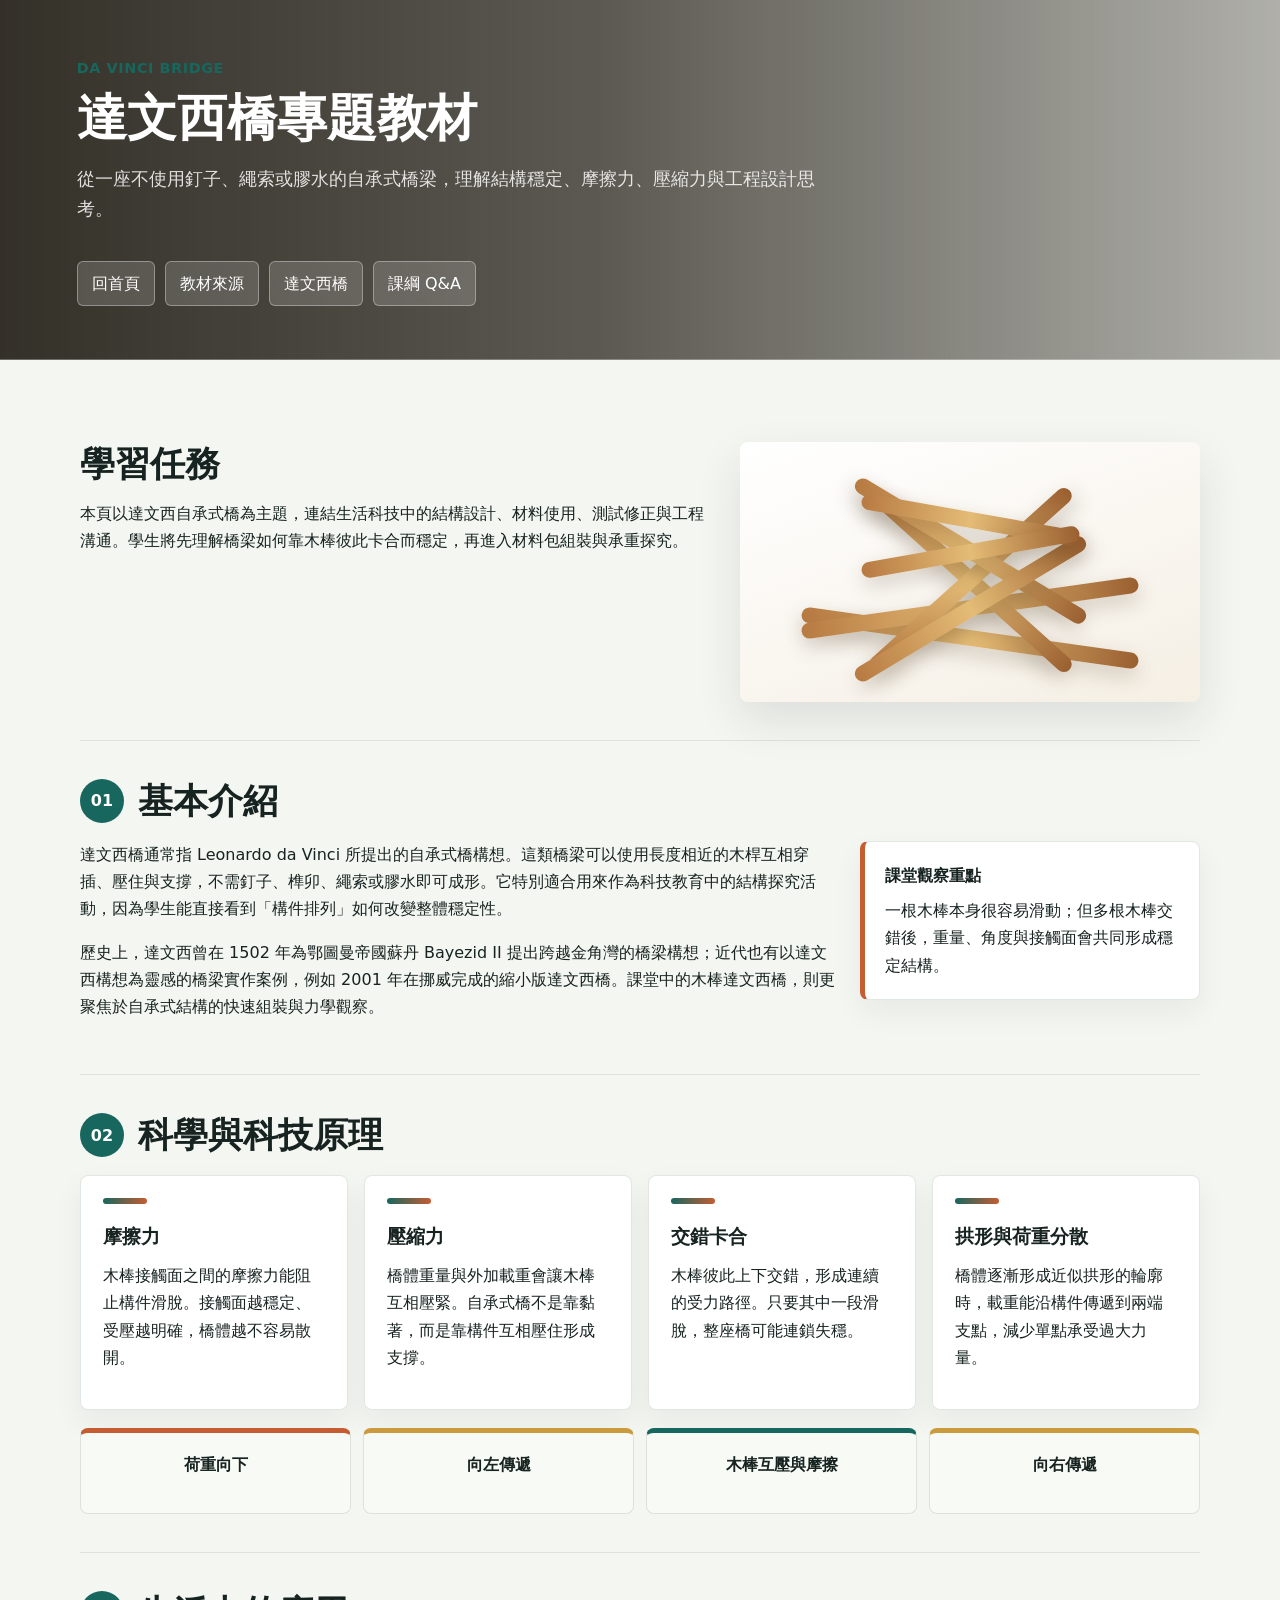
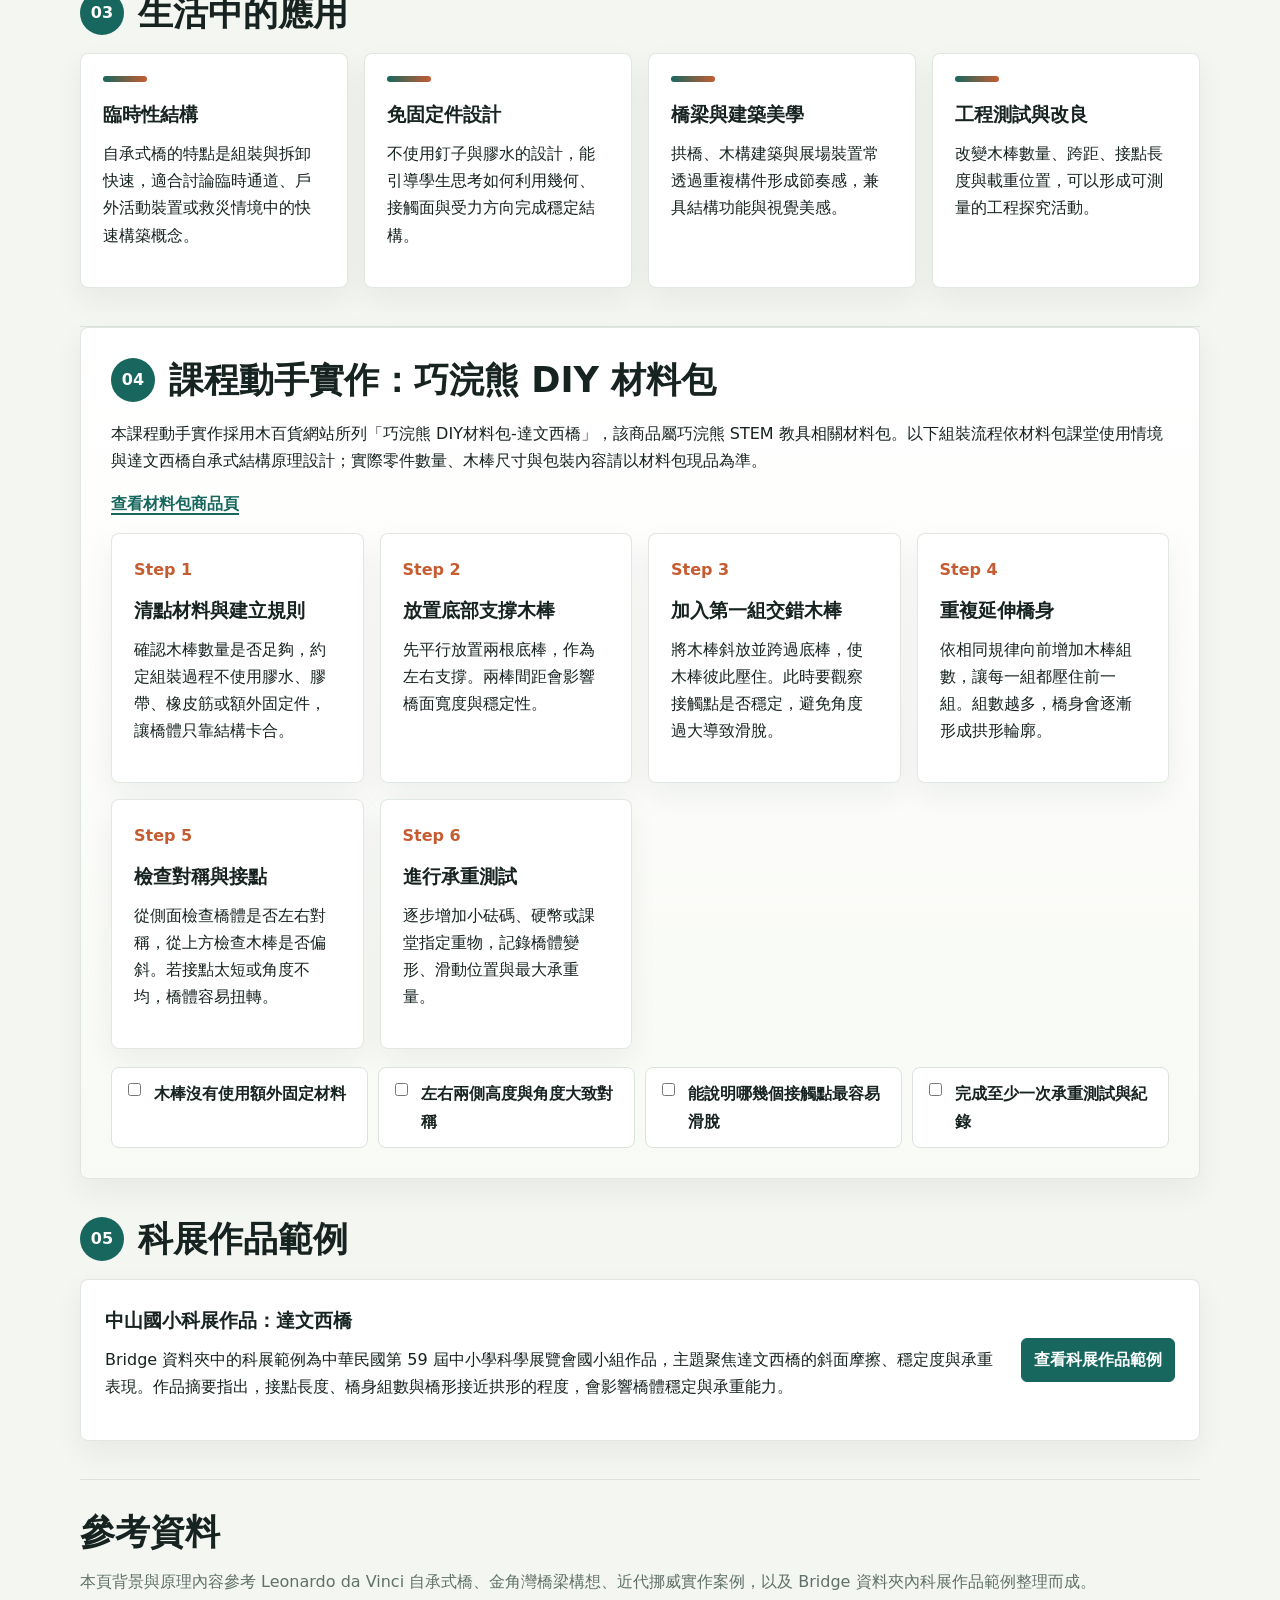
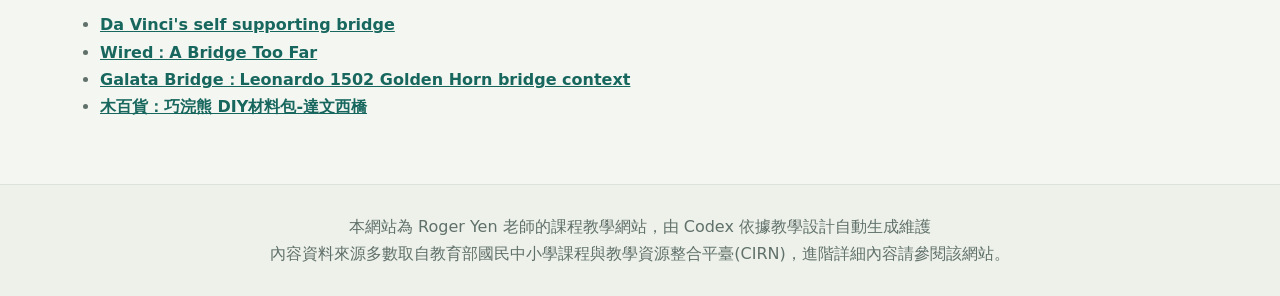
==== bridge.html @ 230cd27e "Add Da Vinci bridge lesson page" ====
﻿<!doctype html>
<html lang="zh-Hant">
  <head>
    <meta charset="utf-8" />
    <meta name="viewport" content="width=device-width, initial-scale=1" />
    <title>達文西橋｜科技領域教材教法互動教材</title>
    <link rel="stylesheet" href="styles.css?v=20260630-bridge" />
  </head>
  <body>
    <header class="site-header bridge-header">
      <div>
        <p class="eyebrow">Da Vinci Bridge</p>
        <h1>達文西橋專題教材</h1>
        <p class="lead">
          從一座不使用釘子、繩索或膠水的自承式橋梁，理解結構穩定、摩擦力、壓縮力與工程設計思考。
        </p>
      </div>
      <nav class="site-nav" aria-label="主要導覽">
        <a href="index.html">回首頁</a>
        <a href="sources.html">教材來源</a>
        <a href="bridge.html">達文西橋</a>
        <a href="curriculum-qa.html">課綱 Q&A</a>
      </nav>
    </header>

    <main class="site-main">
      <section class="bridge-overview" aria-labelledby="bridge-overview-title">
        <div>
          <h2 id="bridge-overview-title">學習任務</h2>
          <p>
            本頁以達文西自承式橋為主題，連結生活科技中的結構設計、材料使用、測試修正與工程溝通。學生將先理解橋梁如何靠木棒彼此卡合而穩定，再進入材料包組裝與承重探究。
          </p>
        </div>
        <div class="bridge-hero-card" aria-label="達文西橋示意圖">
          <div class="stick-bridge" aria-hidden="true">
            <span class="stick base a"></span>
            <span class="stick base b"></span>
            <span class="stick diag c"></span>
            <span class="stick diag d"></span>
            <span class="stick diag e"></span>
            <span class="stick diag f"></span>
            <span class="stick top g"></span>
            <span class="stick top h"></span>
          </div>
        </div>
      </section>

      <section class="bridge-section" id="intro" aria-labelledby="intro-title">
        <div class="bridge-section-heading">
          <span>01</span>
          <h2 id="intro-title">基本介紹</h2>
        </div>
        <div class="bridge-two-column">
          <div>
            <p>
              達文西橋通常指 Leonardo da Vinci 所提出的自承式橋構想。這類橋梁可以使用長度相近的木桿互相穿插、壓住與支撐，不需釘子、榫卯、繩索或膠水即可成形。它特別適合用來作為科技教育中的結構探究活動，因為學生能直接看到「構件排列」如何改變整體穩定性。
            </p>
            <p>
              歷史上，達文西曾在 1502 年為鄂圖曼帝國蘇丹 Bayezid II 提出跨越金角灣的橋梁構想；近代也有以達文西構想為靈感的橋梁實作案例，例如 2001 年在挪威完成的縮小版達文西橋。課堂中的木棒達文西橋，則更聚焦於自承式結構的快速組裝與力學觀察。
            </p>
          </div>
          <aside class="bridge-note">
            <strong>課堂觀察重點</strong>
            <p>一根木棒本身很容易滑動；但多根木棒交錯後，重量、角度與接觸面會共同形成穩定結構。</p>
          </aside>
        </div>
      </section>

      <section class="bridge-section" id="principles" aria-labelledby="principles-title">
        <div class="bridge-section-heading">
          <span>02</span>
          <h2 id="principles-title">科學與科技原理</h2>
        </div>
        <div class="principle-grid">
          <article>
            <h3>摩擦力</h3>
            <p>木棒接觸面之間的摩擦力能阻止構件滑脫。接觸面越穩定、受壓越明確，橋體越不容易散開。</p>
          </article>
          <article>
            <h3>壓縮力</h3>
            <p>橋體重量與外加載重會讓木棒互相壓緊。自承式橋不是靠黏著，而是靠構件互相壓住形成支撐。</p>
          </article>
          <article>
            <h3>交錯卡合</h3>
            <p>木棒彼此上下交錯，形成連續的受力路徑。只要其中一段滑脫，整座橋可能連鎖失穩。</p>
          </article>
          <article>
            <h3>拱形與荷重分散</h3>
            <p>橋體逐漸形成近似拱形的輪廓時，載重能沿構件傳遞到兩端支點，減少單點承受過大力量。</p>
          </article>
        </div>
        <div class="force-diagram" aria-label="達文西橋受力示意">
          <div class="force-card down">荷重向下</div>
          <div class="force-card side left">向左傳遞</div>
          <div class="force-card center">木棒互壓與摩擦</div>
          <div class="force-card side right">向右傳遞</div>
        </div>
      </section>

      <section class="bridge-section" id="applications" aria-labelledby="applications-title">
        <div class="bridge-section-heading">
          <span>03</span>
          <h2 id="applications-title">生活中的應用</h2>
        </div>
        <div class="application-list">
          <article>
            <h3>臨時性結構</h3>
            <p>自承式橋的特點是組裝與拆卸快速，適合討論臨時通道、戶外活動裝置或救災情境中的快速構築概念。</p>
          </article>
          <article>
            <h3>免固定件設計</h3>
            <p>不使用釘子與膠水的設計，能引導學生思考如何利用幾何、接觸面與受力方向完成穩定結構。</p>
          </article>
          <article>
            <h3>橋梁與建築美學</h3>
            <p>拱橋、木構建築與展場裝置常透過重複構件形成節奏感，兼具結構功能與視覺美感。</p>
          </article>
          <article>
            <h3>工程測試與改良</h3>
            <p>改變木棒數量、跨距、接點長度與載重位置，可以形成可測量的工程探究活動。</p>
          </article>
        </div>
      </section>

      <section class="bridge-section kit-section" id="build" aria-labelledby="build-title">
        <div class="bridge-section-heading">
          <span>04</span>
          <h2 id="build-title">課程動手實作：巧浣熊 DIY 材料包</h2>
        </div>
        <p>
          本課程動手實作採用木百貨網站所列「巧浣熊 DIY材料包-達文西橋」，該商品屬巧浣熊 STEM 教具相關材料包。以下組裝流程依材料包課堂使用情境與達文西橋自承式結構原理設計；實際零件數量、木棒尺寸與包裝內容請以材料包現品為準。
        </p>
        <p><a class="text-link" href="https://woodmall.com.tw/shop/product/%E5%B7%A7%E6%B5%A3%E7%86%8A-diy%E6%9D%90%E6%96%99%E5%8C%85-%E9%81%94%E6%96%87%E8%A5%BF%E6%A9%8B/?srsltid=AfmBOorQx2Td6gBm4ceTnjfw7pn7eyyC7YBcFw54qXun5zaCJYu-aGD1" target="_blank" rel="noreferrer">查看材料包商品頁</a></p>
        <div class="build-steps">
          <article>
            <span>Step 1</span>
            <h3>清點材料與建立規則</h3>
            <p>確認木棒數量是否足夠，約定組裝過程不使用膠水、膠帶、橡皮筋或額外固定件，讓橋體只靠結構卡合。</p>
          </article>
          <article>
            <span>Step 2</span>
            <h3>放置底部支撐木棒</h3>
            <p>先平行放置兩根底棒，作為左右支撐。兩棒間距會影響橋面寬度與穩定性。</p>
          </article>
          <article>
            <span>Step 3</span>
            <h3>加入第一組交錯木棒</h3>
            <p>將木棒斜放並跨過底棒，使木棒彼此壓住。此時要觀察接觸點是否穩定，避免角度過大導致滑脫。</p>
          </article>
          <article>
            <span>Step 4</span>
            <h3>重複延伸橋身</h3>
            <p>依相同規律向前增加木棒組數，讓每一組都壓住前一組。組數越多，橋身會逐漸形成拱形輪廓。</p>
          </article>
          <article>
            <span>Step 5</span>
            <h3>檢查對稱與接點</h3>
            <p>從側面檢查橋體是否左右對稱，從上方檢查木棒是否偏斜。若接點太短或角度不均，橋體容易扭轉。</p>
          </article>
          <article>
            <span>Step 6</span>
            <h3>進行承重測試</h3>
            <p>逐步增加小砝碼、硬幣或課堂指定重物，記錄橋體變形、滑動位置與最大承重量。</p>
          </article>
        </div>
        <div class="build-checklist" aria-label="組裝檢核">
          <label><input type="checkbox" /> 木棒沒有使用額外固定材料</label>
          <label><input type="checkbox" /> 左右兩側高度與角度大致對稱</label>
          <label><input type="checkbox" /> 能說明哪幾個接觸點最容易滑脫</label>
          <label><input type="checkbox" /> 完成至少一次承重測試與紀錄</label>
        </div>
      </section>

      <section class="bridge-section" id="fair" aria-labelledby="fair-title">
        <div class="bridge-section-heading">
          <span>05</span>
          <h2 id="fair-title">科展作品範例</h2>
        </div>
        <div class="fair-card">
          <div>
            <h3>中山國小科展作品：達文西橋</h3>
            <p>
              Bridge 資料夾中的科展範例為中華民國第 59 屆中小學科學展覽會國小組作品，主題聚焦達文西橋的斜面摩擦、穩定度與承重表現。作品摘要指出，接點長度、橋身組數與橋形接近拱形的程度，會影響橋體穩定與承重能力。
            </p>
          </div>
          <a class="source-link primary" href="Bridge/中山國小科展作品-達文西橋.pdf" target="_blank" rel="noreferrer">查看科展作品範例</a>
        </div>
      </section>

      <section class="source-note bridge-sources" aria-labelledby="bridge-sources-title">
        <h2 id="bridge-sources-title">參考資料</h2>
        <p>本頁背景與原理內容參考 Leonardo da Vinci 自承式橋、金角灣橋梁構想、近代挪威實作案例，以及 Bridge 資料夾內科展作品範例整理而成。</p>
        <ul>
          <li><a href="https://en.wikipedia.org/wiki/Da_Vinci%27s_self_supporting_bridge" target="_blank" rel="noreferrer">Da Vinci's self supporting bridge</a></li>
          <li><a href="https://www.wired.com/2001/10/a-bridge-too-far" target="_blank" rel="noreferrer">Wired：A Bridge Too Far</a></li>
          <li><a href="https://en.wikipedia.org/wiki/Galata_Bridge" target="_blank" rel="noreferrer">Galata Bridge：Leonardo 1502 Golden Horn bridge context</a></li>
        
          <li><a href="https://woodmall.com.tw/shop/product/%E5%B7%A7%E6%B5%A3%E7%86%8A-diy%E6%9D%90%E6%96%99%E5%8C%85-%E9%81%94%E6%96%87%E8%A5%BF%E6%A9%8B/?srsltid=AfmBOorQx2Td6gBm4ceTnjfw7pn7eyyC7YBcFw54qXun5zaCJYu-aGD1" target="_blank" rel="noreferrer">木百貨：巧浣熊 DIY材料包-達文西橋</a></li></ul>
      </section>
    </main>

    <footer class="site-footer">
      <p>本網站為 Roger Yen 老師的課程教學網站，由 Codex 依據教學設計自動生成維護</p>
      <p>內容資料來源多數取自教育部國民中小學課程與教學資源整合平臺(CIRN)，進階詳細內容請參閱該網站。</p>
    </footer>

    <script src="bridge.js"></script>
  </body>
</html>
---- styles.css ----
﻿:root {
  color-scheme: light;
  --bg: #f4f6f1;
  --text: #172321;
  --muted: #60706a;
  --line: #dce3dc;
  --primary: #17675e;
  --primary-dark: #103f3a;
  --primary-soft: #e2efea;
  --accent: #c55c32;
  --gold: #c99b3d;
  --surface: #ffffff;
  --surface-soft: #fafbf7;
  --shadow: 0 18px 45px rgba(23, 35, 33, 0.11);
}

* {
  box-sizing: border-box;
}

body {
  margin: 0;
  background: var(--bg);
  color: var(--text);
  font-family: "Noto Sans TC", "Microsoft JhengHei", system-ui, sans-serif;
  line-height: 1.7;
}

a {
  color: inherit;
}

.site-header {
  display: grid;
  grid-template-columns: 1fr;
  gap: 26px;
  align-items: start;
  padding: 56px clamp(20px, 6vw, 80px) 42px;
  border-bottom: 1px solid rgba(255, 255, 255, 0.28);
  background: linear-gradient(135deg, #e7eee8 0%, #f8f5ed 100%);
  position: relative;
  overflow: hidden;
}

.image-hero,
.lesson-hero {
  min-height: 360px;
  color: #fff;
  background-position: center;
  background-size: cover;
  isolation: isolate;
}

.image-hero {
  background-image: linear-gradient(90deg, rgba(13, 35, 32, 0.88) 0%, rgba(13, 35, 32, 0.66) 44%, rgba(13, 35, 32, 0.28) 100%), url("assets/images/hero-technology-classroom.png");
}

.lesson-hero {
  min-height: 360px;
  background-image: linear-gradient(90deg, rgba(13, 35, 32, 0.9) 0%, rgba(13, 35, 32, 0.7) 48%, rgba(13, 35, 32, 0.32) 100%), url("assets/images/curriculum-concept.png");
}

.image-hero::after,
.lesson-hero::after {
  content: "";
  position: absolute;
  inset: auto clamp(20px, 6vw, 80px) 0;
  height: 5px;
  background: linear-gradient(90deg, var(--accent), var(--gold), var(--primary));
  z-index: -1;
}

.eyebrow {
  margin: 0 0 10px;
  color: var(--primary);
  font-size: 0.9rem;
  font-weight: 800;
  letter-spacing: 0.04em;
  text-transform: uppercase;
}

.image-hero .eyebrow,
.lesson-hero .eyebrow {
  color: #f0c56c;
}

h1,
h2,
h3,
p {
  margin-top: 0;
}

h1 {
  max-width: 780px;
  margin-bottom: 16px;
  font-size: clamp(1.85rem, 4vw, 3.1rem);
  line-height: 1.15;
  letter-spacing: 0;
}

.home-header h1 {
  max-width: none;
  margin-bottom: 0;
  white-space: nowrap;
  text-shadow: 0 3px 24px rgba(0, 0, 0, 0.34);
}

h2 {
  margin-bottom: 14px;
  font-size: clamp(1.5rem, 3vw, 2.2rem);
  line-height: 1.25;
  letter-spacing: 0;
}

h3 {
  margin-bottom: 10px;
  font-size: 1.18rem;
}

.lead {
  max-width: 760px;
  margin-bottom: 0;
  color: rgba(255, 255, 255, 0.84);
  font-size: 1.12rem;
}

.site-nav {
  display: flex;
  flex-wrap: wrap;
  gap: 10px;
  justify-content: flex-start;
}

.site-nav a,
button,
select {
  min-height: 44px;
  border-radius: 6px;
  font: inherit;
}

.site-nav a {
  display: inline-flex;
  align-items: center;
  padding: 8px 14px;
  border: 1px solid rgba(255, 255, 255, 0.34);
  background: rgba(255, 255, 255, 0.16);
  color: #fff;
  text-decoration: none;
  backdrop-filter: blur(8px);
}

.site-nav a:hover {
  background: rgba(255, 255, 255, 0.26);
}

.site-main {
  width: min(1120px, calc(100% - 40px));
  margin: 0 auto;
  padding: 44px 0 64px;
}

.intro,
.section-block {
  padding: 38px 0;
  border-bottom: 1px solid var(--line);
}

.intro {
  display: grid;
  grid-template-columns: minmax(0, 1fr) 240px;
  gap: 28px;
  align-items: center;
}

.status-panel,
.module-card,
.activity-panel,
.learning-goals,
.progress-box,
.quiz-panel,
.qa-card {
  border: 1px solid rgba(220, 227, 220, 0.86);
  border-radius: 8px;
  background: rgba(255, 255, 255, 0.92);
  box-shadow: 0 12px 30px rgba(23, 35, 33, 0.06);
}

.status-panel {
  padding: 20px;
  background: linear-gradient(180deg, #fff, #f6f8f4);
}

.status-panel span {
  display: block;
  color: var(--muted);
  font-size: 0.95rem;
}

.status-panel strong {
  display: block;
  color: var(--primary-dark);
  font-size: 1.35rem;
}

.module-grid {
  display: grid;
  grid-template-columns: repeat(auto-fit, minmax(230px, 1fr));
  gap: 18px;
}

.module-card {
  position: relative;
  min-height: 190px;
  padding: 24px;
  overflow: hidden;
  transition: transform 180ms ease, box-shadow 180ms ease, border-color 180ms ease;
}

.module-card::before {
  content: "";
  display: block;
  width: 46px;
  height: 6px;
  margin-bottom: 18px;
  border-radius: 999px;
  background: linear-gradient(90deg, var(--primary), var(--accent));
}

.module-card::after {
  content: "";
  position: absolute;
  right: -42px;
  bottom: -42px;
  width: 120px;
  height: 120px;
  border-radius: 50%;
  border: 28px solid rgba(23, 103, 94, 0.08);
}

.module-card:hover {
  transform: translateY(-3px);
  border-color: rgba(23, 103, 94, 0.35);
  box-shadow: var(--shadow);
}

.module-card p,
.activity-layout p,
.intro p,
.checklist,
.source-note p,
.lesson-overview p {
  color: var(--muted);
}

.text-link {
  color: var(--primary);
  font-weight: 800;
  text-decoration-thickness: 2px;
  text-underline-offset: 4px;
}

.activity-layout {
  display: grid;
  grid-template-columns: minmax(0, 1fr) 380px;
  gap: 30px;
  align-items: start;
}

.activity-panel {
  display: grid;
  gap: 12px;
  padding: 24px;
  background: linear-gradient(180deg, #fff, #f8faf5);
}

label {
  font-weight: 800;
}

select {
  width: 100%;
  border: 1px solid var(--line);
  background: #fff;
  color: var(--text);
  padding: 8px 10px;
}

button {
  border: 0;
  background: var(--primary);
  color: #fff;
  cursor: pointer;
  font-weight: 800;
  transition: background 160ms ease, transform 160ms ease, box-shadow 160ms ease;
}

button:hover {
  background: var(--primary-dark);
  box-shadow: 0 10px 24px rgba(23, 103, 94, 0.2);
  transform: translateY(-1px);
}

.task-output {
  min-height: 88px;
  margin: 0;
  padding: 16px;
  border-left: 4px solid var(--accent);
  background: #fbf3ef;
  color: var(--text);
}

.checklist {
  padding-left: 1.5rem;
}

.site-footer {
  padding: 28px 20px;
  border-top: 1px solid var(--line);
  background: #edf1ea;
  color: var(--muted);
  text-align: center;
}

.site-footer p {
  margin: 0;
}

.lesson-overview {
  display: grid;
  grid-template-columns: minmax(0, 1fr) minmax(250px, 330px) minmax(260px, 360px);
  gap: 24px;
  align-items: stretch;
  padding: 38px 0;
  border-bottom: 1px solid var(--line);
}

.learning-goals {
  margin: 0;
  padding: 22px 24px 22px 44px;
  color: var(--muted);
}

.lesson-visual {
  min-height: 220px;
  margin: 0;
  border-radius: 8px;
  overflow: hidden;
  box-shadow: var(--shadow);
}

.lesson-visual img {
  display: block;
  width: 100%;
  height: 100%;
  object-fit: cover;
}

.concept-strip {
  display: grid;
  grid-template-columns: repeat(4, minmax(0, 1fr));
  gap: 14px;
  padding: 30px 0;
  border-bottom: 1px solid var(--line);
}

.concept-strip article {
  min-height: 112px;
  padding: 20px;
  border: 1px solid rgba(220, 227, 220, 0.86);
  border-top: 5px solid var(--accent);
  border-radius: 8px;
  background: linear-gradient(180deg, #fff, #f8faf5);
  box-shadow: 0 10px 26px rgba(23, 35, 33, 0.06);
}

.concept-strip span {
  display: block;
  color: var(--muted);
  font-size: 0.92rem;
}

.concept-strip strong {
  display: block;
  margin-top: 8px;
  color: var(--primary-dark);
  font-size: 1.25rem;
  line-height: 1.35;
}

.section-heading-row {
  display: grid;
  grid-template-columns: minmax(0, 1fr) 170px;
  gap: 24px;
  align-items: start;
}

.progress-box {
  padding: 16px;
  background: #fff;
}

.progress-box span {
  display: block;
  color: var(--muted);
  font-size: 0.92rem;
}

.progress-box strong {
  color: var(--primary-dark);
  font-size: 1.5rem;
}

.filter-bar {
  display: flex;
  flex-wrap: wrap;
  gap: 10px;
  margin: 22px 0;
}

.filter-button,
.understood-button,
.quiz-option {
  padding: 8px 14px;
}

.filter-button {
  border: 1px solid var(--line);
  background: #fff;
  color: var(--text);
}

.filter-button.active {
  border-color: var(--primary);
  background: var(--primary);
  color: #fff;
}

.qa-list {
  display: grid;
  gap: 14px;
}

.qa-card {
  overflow: hidden;
}

.qa-question {
  display: flex;
  width: 100%;
  min-height: 66px;
  gap: 14px;
  align-items: center;
  justify-content: flex-start;
  padding: 14px 18px;
  border-radius: 0;
  background: #fff;
  color: var(--text);
  text-align: left;
  box-shadow: none;
}

.qa-question:hover {
  background: var(--primary-soft);
  color: var(--text);
  box-shadow: none;
}

.qa-question span {
  display: inline-grid;
  width: 44px;
  height: 44px;
  flex: 0 0 auto;
  place-items: center;
  border-radius: 50%;
  background: #e1eee8;
  color: var(--primary-dark);
  font-weight: 900;
}

.qa-answer {
  padding: 0 18px 18px 76px;
}

.takeaway {
  margin: 16px 0;
  padding: 14px 16px;
  border-left: 4px solid var(--accent);
  background: #fbf3ef;
}

.takeaway p {
  margin: 4px 0 0;
}

.understood-button:disabled {
  background: #7f918b;
  cursor: default;
  transform: none;
}

.quiz-layout {
  display: grid;
  grid-template-columns: minmax(0, 1fr) 430px;
  gap: 30px;
  align-items: start;
}

.quiz-panel {
  padding: 24px;
  background: linear-gradient(180deg, #fff, #f8faf5);
}

.quiz-question {
  margin-bottom: 16px;
  font-weight: 800;
}

.quiz-options {
  display: grid;
  gap: 10px;
}

.quiz-option {
  border: 1px solid var(--line);
  background: #fff;
  color: var(--text);
  text-align: left;
}

.quiz-option:hover {
  border-color: var(--primary);
  background: var(--primary-soft);
  color: var(--text);
}

.quiz-feedback {
  min-height: 54px;
  margin: 16px 0;
  color: var(--muted);
}

.quiz-feedback.correct {
  color: var(--primary-dark);
}

.quiz-feedback.incorrect {
  color: #8d3d20;
}

.source-note {
  padding: 30px 0 0;
}

.source-note a {
  color: var(--primary);
  font-weight: 800;
}

@media (max-width: 980px) {
  .lesson-overview {
    grid-template-columns: 1fr 1fr;
  }

  .lesson-overview > div {
    grid-column: 1 / -1;
  }
}

@media (max-width: 820px) {
  .site-header,
  .intro,
  .activity-layout,
  .section-heading-row,
  .quiz-layout {
    grid-template-columns: 1fr;
  }

  .image-hero,
  .lesson-hero {
    min-height: 340px;
  }

  .site-nav {
    justify-content: flex-start;
  }

  .module-grid,
  .lesson-overview {
    grid-template-columns: 1fr;
  }

  .concept-strip {
    grid-template-columns: 1fr 1fr;
  }

  .qa-answer {
    padding-left: 18px;
  }
}

@media (max-width: 560px) {
  .site-main {
    width: min(100% - 28px, 1120px);
    padding-top: 30px;
  }

  .home-header h1 {
    font-size: clamp(1.35rem, 7vw, 1.8rem);
  }

  .site-header {
    padding: 40px 18px 30px;
  }

  .concept-strip {
    grid-template-columns: 1fr;
  }
}


.source-header {
  background-image: linear-gradient(90deg, rgba(13, 35, 32, 0.9) 0%, rgba(13, 35, 32, 0.72) 48%, rgba(13, 35, 32, 0.34) 100%), url("assets/images/curriculum-concept.png");
}

.source-summary {
  display: grid;
  grid-template-columns: minmax(0, 1fr) minmax(320px, 460px);
  gap: 28px;
  align-items: stretch;
  padding: 38px 0;
  border-bottom: 1px solid var(--line);
}

.source-stats {
  display: grid;
  grid-template-columns: repeat(2, minmax(0, 1fr));
  gap: 12px;
}

.source-stats article {
  padding: 18px;
  border: 1px solid rgba(220, 227, 220, 0.86);
  border-radius: 8px;
  background: linear-gradient(180deg, #fff, #f8faf5);
  box-shadow: 0 10px 26px rgba(23, 35, 33, 0.06);
}

.source-stats span {
  display: block;
  color: var(--muted);
  font-size: 0.92rem;
}

.source-stats strong {
  display: block;
  color: var(--primary-dark);
  font-size: 1.55rem;
  line-height: 1.25;
}

.source-controls {
  display: grid;
  gap: 14px;
  padding: 26px 0;
  border-bottom: 1px solid var(--line);
}

.source-search-label {
  font-size: 1rem;
}

.source-search {
  width: 100%;
  min-height: 48px;
  padding: 10px 14px;
  border: 1px solid var(--line);
  border-radius: 8px;
  background: #fff;
  color: var(--text);
  font: inherit;
  box-shadow: 0 8px 20px rgba(23, 35, 33, 0.04);
}

.source-filter-bar {
  display: flex;
  flex-wrap: wrap;
  gap: 10px;
}

.source-filter {
  padding: 8px 14px;
  border: 1px solid var(--line);
  background: #fff;
  color: var(--text);
}

.source-filter.active {
  border-color: var(--primary);
  background: var(--primary);
  color: #fff;
}

.source-list-section {
  padding: 38px 0 0;
}

.source-list {
  display: grid;
  gap: 14px;
  margin-top: 18px;
}

.source-item {
  display: grid;
  grid-template-columns: 76px minmax(0, 1fr);
  gap: 18px;
  align-items: stretch;
  padding: 18px;
  border: 1px solid rgba(220, 227, 220, 0.86);
  border-radius: 8px;
  background: rgba(255, 255, 255, 0.94);
  box-shadow: 0 12px 30px rgba(23, 35, 33, 0.06);
  transition: transform 180ms ease, box-shadow 180ms ease, border-color 180ms ease;
}

.source-item:hover {
  transform: translateY(-2px);
  border-color: rgba(23, 103, 94, 0.34);
  box-shadow: var(--shadow);
}

.file-mark {
  display: grid;
  min-height: 76px;
  place-items: center;
  border-radius: 8px;
  color: #fff;
  font-weight: 900;
  letter-spacing: 0.04em;
}

.file-mark.pdf {
  background: linear-gradient(160deg, #c55c32, #8f341d);
}

.file-mark.doc {
  background: linear-gradient(160deg, #17675e, #103f3a);
}

.source-body h3 {
  margin-bottom: 8px;
  font-size: 1.12rem;
  line-height: 1.4;
}

.source-body p {
  margin-bottom: 14px;
  color: var(--muted);
}

.source-meta-row {
  display: flex;
  flex-wrap: wrap;
  gap: 8px;
  align-items: center;
  margin-bottom: 8px;
}

.source-group,
.source-size {
  display: inline-flex;
  align-items: center;
  min-height: 28px;
  padding: 3px 9px;
  border-radius: 999px;
  font-size: 0.86rem;
}

.source-group {
  background: var(--primary-soft);
  color: var(--primary-dark);
  font-weight: 800;
}

.source-size {
  background: #f3eee4;
  color: #805020;
}

.source-actions {
  display: flex;
  flex-wrap: wrap;
  gap: 10px;
}

.source-link {
  display: inline-flex;
  align-items: center;
  min-height: 40px;
  padding: 7px 12px;
  border: 1px solid var(--line);
  border-radius: 6px;
  background: #fff;
  color: var(--text);
  font-weight: 800;
  text-decoration: none;
}

.source-link.primary {
  border-color: var(--primary);
  background: var(--primary);
  color: #fff;
}

.source-link:hover {
  border-color: var(--primary-dark);
}

.source-item[hidden] {
  display: none;
}

@media (max-width: 820px) {
  .source-summary {
    grid-template-columns: 1fr;
  }

  .source-item {
    grid-template-columns: 1fr;
  }

  .file-mark {
    width: 76px;
  }
}

@media (max-width: 560px) {
  .source-stats {
    grid-template-columns: 1fr 1fr;
  }
}

.bridge-header {
  min-height: 360px;
  color: #fff;
  background-image: linear-gradient(90deg, rgba(31, 27, 19, 0.9) 0%, rgba(31, 27, 19, 0.72) 46%, rgba(31, 27, 19, 0.32) 100%), url("assets/images/hero-technology-classroom.png");
  background-position: center;
  background-size: cover;
}

.bridge-overview {
  display: grid;
  grid-template-columns: minmax(0, 1fr) minmax(320px, 460px);
  gap: 28px;
  align-items: stretch;
  padding: 38px 0;
  border-bottom: 1px solid var(--line);
}

.bridge-hero-card {
  min-height: 260px;
  border-radius: 8px;
  background: linear-gradient(160deg, #fff, #f5efe4);
  box-shadow: var(--shadow);
  overflow: hidden;
  position: relative;
}

.stick-bridge {
  position: relative;
  height: 100%;
  min-height: 260px;
}

.stick {
  position: absolute;
  display: block;
  height: 16px;
  border-radius: 999px;
  background: linear-gradient(90deg, #b77a42, #e4bc76, #9a5f30);
  box-shadow: 0 8px 20px rgba(75, 48, 23, 0.22);
}

.stick.base { width: 74%; left: 13%; }
.stick.base.a { bottom: 56px; transform: rotate(8deg); }
.stick.base.b { bottom: 86px; transform: rotate(-8deg); }
.stick.diag { width: 58%; left: 21%; top: 50%; }
.stick.diag.c { transform: rotate(42deg); }
.stick.diag.d { transform: rotate(-42deg); }
.stick.diag.e { top: 39%; transform: rotate(31deg); }
.stick.diag.f { top: 61%; transform: rotate(-31deg); }
.stick.top { width: 48%; left: 26%; }
.stick.top.g { top: 70px; transform: rotate(10deg); }
.stick.top.h { top: 102px; transform: rotate(-10deg); }

.bridge-section {
  padding: 38px 0;
  border-bottom: 1px solid var(--line);
}

.bridge-section-heading {
  display: flex;
  gap: 14px;
  align-items: center;
  margin-bottom: 18px;
}

.bridge-section-heading span {
  display: inline-grid;
  width: 44px;
  height: 44px;
  place-items: center;
  border-radius: 50%;
  background: var(--primary);
  color: #fff;
  font-weight: 900;
}

.bridge-section-heading h2 {
  margin-bottom: 0;
}

.bridge-two-column {
  display: grid;
  grid-template-columns: minmax(0, 1fr) minmax(260px, 340px);
  gap: 24px;
  align-items: start;
}

.bridge-note,
.fair-card,
.kit-section,
.principle-grid article,
.application-list article,
.build-steps article {
  border: 1px solid rgba(220, 227, 220, 0.86);
  border-radius: 8px;
  background: rgba(255, 255, 255, 0.94);
  box-shadow: 0 12px 30px rgba(23, 35, 33, 0.06);
}

.bridge-note {
  padding: 20px;
  border-left: 5px solid var(--accent);
}

.bridge-note p {
  margin: 8px 0 0;
}

.principle-grid,
.application-list,
.build-steps {
  display: grid;
  grid-template-columns: repeat(auto-fit, minmax(230px, 1fr));
  gap: 16px;
}

.principle-grid article,
.application-list article,
.build-steps article {
  padding: 22px;
}

.principle-grid article::before,
.application-list article::before {
  content: "";
  display: block;
  width: 44px;
  height: 6px;
  margin-bottom: 16px;
  border-radius: 999px;
  background: linear-gradient(90deg, var(--primary), var(--accent));
}

.force-diagram {
  display: grid;
  grid-template-columns: repeat(4, minmax(0, 1fr));
  gap: 12px;
  margin-top: 18px;
}

.force-card {
  min-height: 86px;
  padding: 18px;
  border-radius: 8px;
  background: #f8faf5;
  border: 1px solid var(--line);
  font-weight: 900;
  text-align: center;
}

.force-card.down { border-top: 5px solid var(--accent); }
.force-card.center { border-top: 5px solid var(--primary); }
.force-card.side { border-top: 5px solid var(--gold); }

.kit-section {
  padding: 30px;
  background: linear-gradient(180deg, #fff, #f8faf5);
}

.build-steps article span {
  display: inline-flex;
  margin-bottom: 10px;
  color: var(--accent);
  font-weight: 900;
}

.build-checklist {
  display: grid;
  grid-template-columns: repeat(auto-fit, minmax(230px, 1fr));
  gap: 10px;
  margin-top: 18px;
}

.build-checklist label {
  display: flex;
  gap: 10px;
  align-items: flex-start;
  padding: 12px;
  border: 1px solid var(--line);
  border-radius: 8px;
  background: #fff;
  color: var(--text);
}

.build-checklist label.done {
  border-color: var(--primary);
  background: var(--primary-soft);
}

.fair-card {
  display: grid;
  grid-template-columns: minmax(0, 1fr) auto;
  gap: 24px;
  align-items: center;
  padding: 24px;
}

.bridge-sources ul {
  margin: 0;
  padding-left: 1.25rem;
  color: var(--muted);
}

.bridge-sources a {
  color: var(--primary);
  font-weight: 800;
}

@media (max-width: 820px) {
  .bridge-overview,
  .bridge-two-column,
  .fair-card {
    grid-template-columns: 1fr;
  }

  .force-diagram {
    grid-template-columns: 1fr 1fr;
  }
}

@media (max-width: 560px) {
  .force-diagram {
    grid-template-columns: 1fr;
  }

  .kit-section {
    padding: 22px;
  }
}
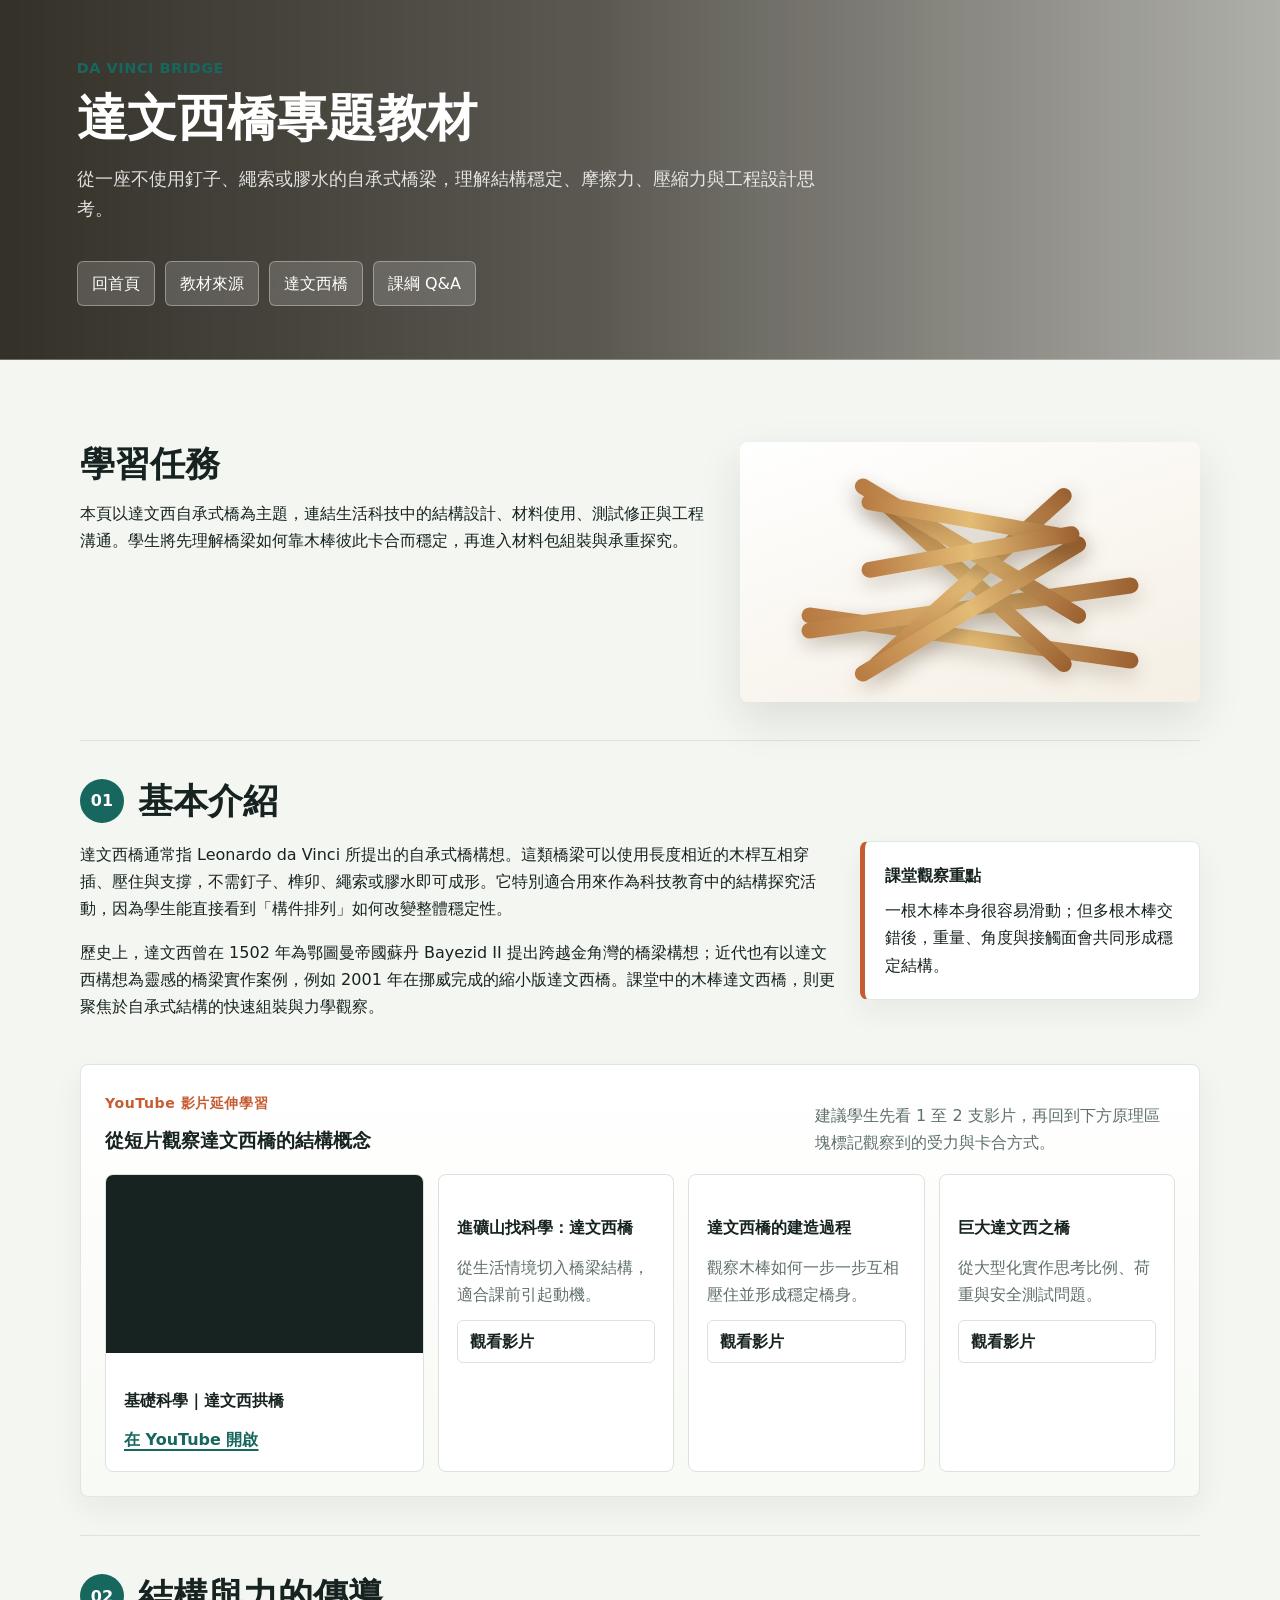
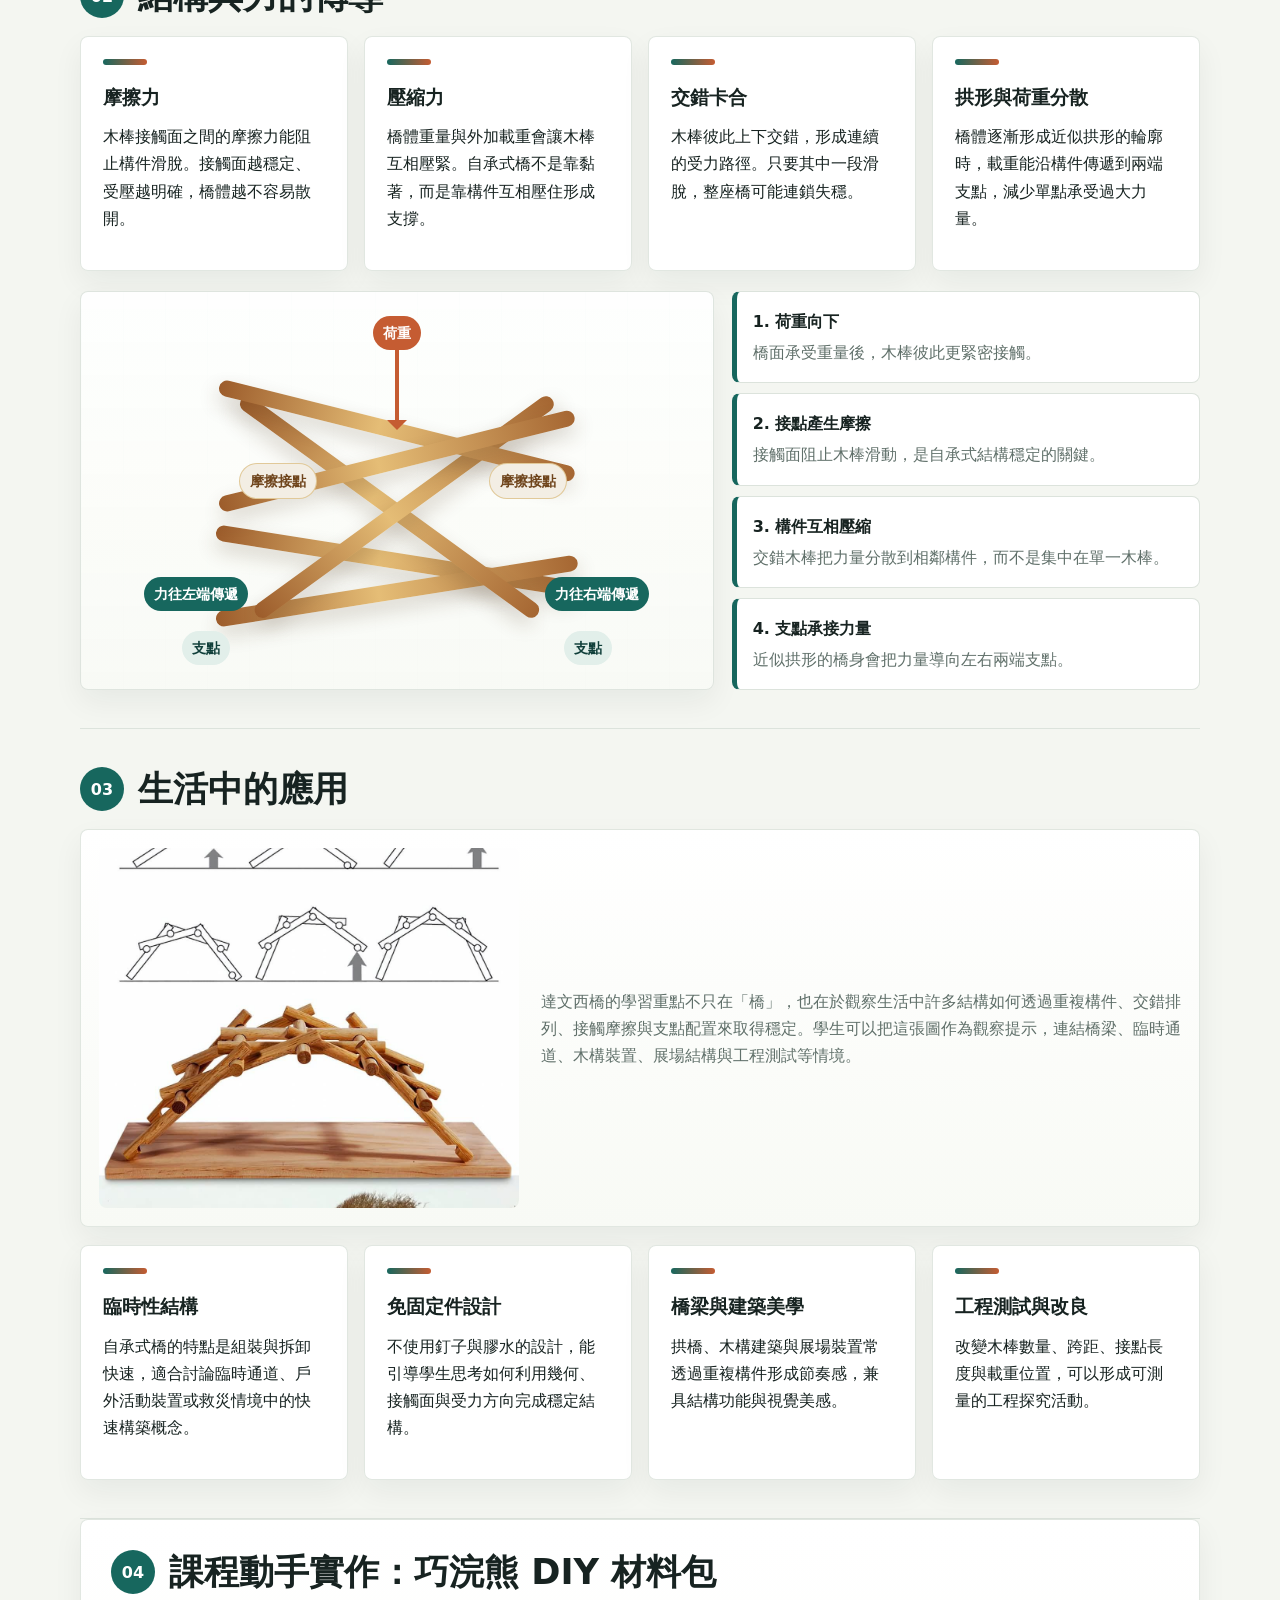
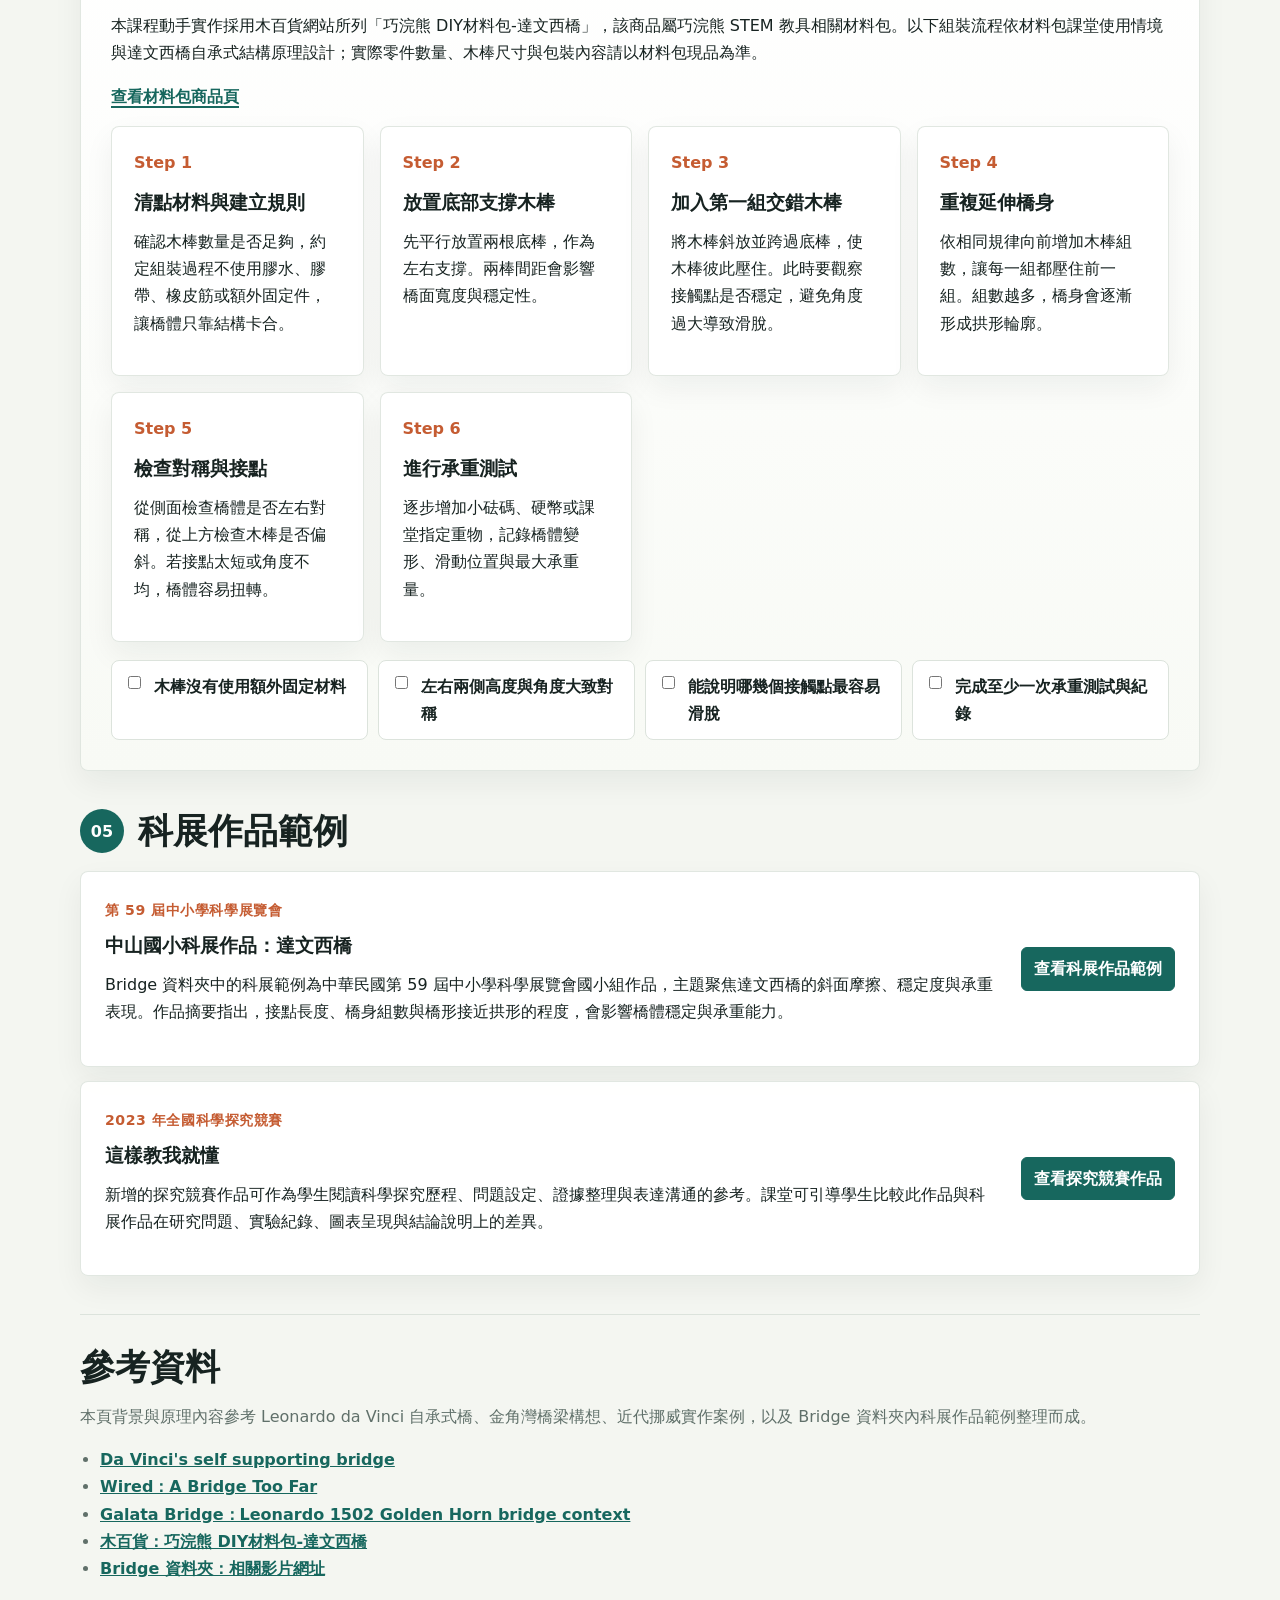
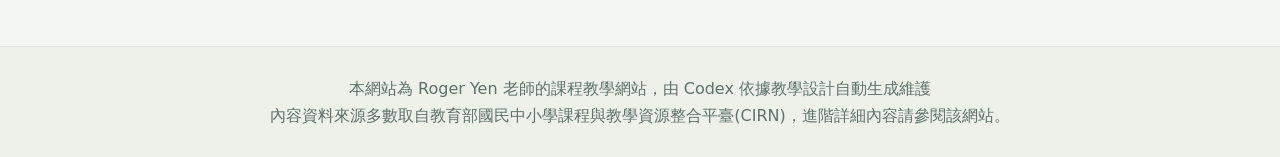
==== commit a3e56dd0: "Update Da Vinci bridge resources" ====
--- a/bridge.html
+++ b/bridge.html
@@ -4,7 +4,7 @@
     <meta charset="utf-8" />
     <meta name="viewport" content="width=device-width, initial-scale=1" />
     <title>達文西橋｜科技領域教材教法互動教材</title>
-    <link rel="stylesheet" href="styles.css?v=20260630-bridge" />
+    <link rel="stylesheet" href="styles.css?v=20260630-bridge-media" />
   </head>
   <body>
     <header class="site-header bridge-header">
@@ -64,12 +64,45 @@
             <p>一根木棒本身很容易滑動；但多根木棒交錯後，重量、角度與接觸面會共同形成穩定結構。</p>
           </aside>
         </div>
+        <div class="video-learning-panel" aria-labelledby="bridge-video-title">
+          <div class="video-panel-heading">
+            <div>
+              <span class="mini-label">YouTube 影片延伸學習</span>
+              <h3 id="bridge-video-title">從短片觀察達文西橋的結構概念</h3>
+            </div>
+            <p>建議學生先看 1 至 2 支影片，再回到下方原理區塊標記觀察到的受力與卡合方式。</p>
+          </div>
+          <div class="video-grid">
+            <article class="video-card featured-video">
+              <div class="video-frame">
+                <iframe src="https://www.youtube-nocookie.com/embed/QfAgdpzFGTo" title="基礎科學｜達文西拱橋" loading="lazy" allow="accelerometer; autoplay; clipboard-write; encrypted-media; gyroscope; picture-in-picture; web-share" allowfullscreen></iframe>
+              </div>
+              <h4>基礎科學｜達文西拱橋</h4>
+              <a class="text-link" href="https://youtu.be/QfAgdpzFGTo" target="_blank" rel="noreferrer">在 YouTube 開啟</a>
+            </article>
+            <article class="video-card">
+              <h4>進礦山找科學：達文西橋</h4>
+              <p>從生活情境切入橋梁結構，適合課前引起動機。</p>
+              <a class="source-link" href="https://youtu.be/s4LuSxy73ew" target="_blank" rel="noreferrer">觀看影片</a>
+            </article>
+            <article class="video-card">
+              <h4>達文西橋的建造過程</h4>
+              <p>觀察木棒如何一步一步互相壓住並形成穩定橋身。</p>
+              <a class="source-link" href="https://youtu.be/YgWs8U7_pHM" target="_blank" rel="noreferrer">觀看影片</a>
+            </article>
+            <article class="video-card">
+              <h4>巨大達文西之橋</h4>
+              <p>從大型化實作思考比例、荷重與安全測試問題。</p>
+              <a class="source-link" href="https://youtu.be/XXcIhKkCBOI" target="_blank" rel="noreferrer">觀看影片</a>
+            </article>
+          </div>
+        </div>
       </section>
 
       <section class="bridge-section" id="principles" aria-labelledby="principles-title">
         <div class="bridge-section-heading">
           <span>02</span>
-          <h2 id="principles-title">科學與科技原理</h2>
+          <h2 id="principles-title">結構與力的傳導</h2>
         </div>
         <div class="principle-grid">
           <article>
@@ -89,11 +122,28 @@
             <p>橋體逐漸形成近似拱形的輪廓時，載重能沿構件傳遞到兩端支點，減少單點承受過大力量。</p>
           </article>
         </div>
-        <div class="force-diagram" aria-label="達文西橋受力示意">
-          <div class="force-card down">荷重向下</div>
-          <div class="force-card side left">向左傳遞</div>
-          <div class="force-card center">木棒互壓與摩擦</div>
-          <div class="force-card side right">向右傳遞</div>
+        <div class="bridge-force-visual" aria-label="達文西橋結構與受力示意圖">
+          <div class="force-bridge-stage">
+            <span class="diagram-stick beam lower-left"></span>
+            <span class="diagram-stick beam lower-right"></span>
+            <span class="diagram-stick beam cross-left"></span>
+            <span class="diagram-stick beam cross-right"></span>
+            <span class="diagram-stick beam upper-left"></span>
+            <span class="diagram-stick beam upper-right"></span>
+            <span class="load-arrow">荷重</span>
+            <span class="support-mark support-left">支點</span>
+            <span class="support-mark support-right">支點</span>
+            <span class="friction-dot friction-one">摩擦接點</span>
+            <span class="friction-dot friction-two">摩擦接點</span>
+            <span class="transfer transfer-left">力往左端傳遞</span>
+            <span class="transfer transfer-right">力往右端傳遞</span>
+          </div>
+          <div class="force-legend">
+            <div><strong>1. 荷重向下</strong><span>橋面承受重量後，木棒彼此更緊密接觸。</span></div>
+            <div><strong>2. 接點產生摩擦</strong><span>接觸面阻止木棒滑動，是自承式結構穩定的關鍵。</span></div>
+            <div><strong>3. 構件互相壓縮</strong><span>交錯木棒把力量分散到相鄰構件，而不是集中在單一木棒。</span></div>
+            <div><strong>4. 支點承接力量</strong><span>近似拱形的橋身會把力量導向左右兩端支點。</span></div>
+          </div>
         </div>
       </section>
 
@@ -101,6 +151,16 @@
         <div class="bridge-section-heading">
           <span>03</span>
           <h2 id="applications-title">生活中的應用</h2>
+        </div>
+        <div class="application-feature">
+          <figure>
+            <img src="Bridge/生活中的應用.jpeg" alt="生活中以交錯構件與自承式結構形成的應用案例" loading="lazy" />
+          </figure>
+          <div>
+            <p>
+              達文西橋的學習重點不只在「橋」，也在於觀察生活中許多結構如何透過重複構件、交錯排列、接觸摩擦與支點配置來取得穩定。學生可以把這張圖作為觀察提示，連結橋梁、臨時通道、木構裝置、展場結構與工程測試等情境。
+            </p>
+          </div>
         </div>
         <div class="application-list">
           <article>
@@ -176,14 +236,27 @@
           <span>05</span>
           <h2 id="fair-title">科展作品範例</h2>
         </div>
-        <div class="fair-card">
-          <div>
-            <h3>中山國小科展作品：達文西橋</h3>
-            <p>
-              Bridge 資料夾中的科展範例為中華民國第 59 屆中小學科學展覽會國小組作品，主題聚焦達文西橋的斜面摩擦、穩定度與承重表現。作品摘要指出，接點長度、橋身組數與橋形接近拱形的程度，會影響橋體穩定與承重能力。
-            </p>
-          </div>
-          <a class="source-link primary" href="Bridge/中山國小科展作品-達文西橋.pdf" target="_blank" rel="noreferrer">查看科展作品範例</a>
+        <div class="fair-list">
+          <article class="fair-card">
+            <div>
+              <span class="mini-label">第 59 屆中小學科學展覽會</span>
+              <h3>中山國小科展作品：達文西橋</h3>
+              <p>
+                Bridge 資料夾中的科展範例為中華民國第 59 屆中小學科學展覽會國小組作品，主題聚焦達文西橋的斜面摩擦、穩定度與承重表現。作品摘要指出，接點長度、橋身組數與橋形接近拱形的程度，會影響橋體穩定與承重能力。
+              </p>
+            </div>
+            <a class="source-link primary" href="Bridge/中山國小科展作品-達文西橋.pdf" target="_blank" rel="noreferrer">查看科展作品範例</a>
+          </article>
+          <article class="fair-card">
+            <div>
+              <span class="mini-label">2023 年全國科學探究競賽</span>
+              <h3>這樣教我就懂</h3>
+              <p>
+                新增的探究競賽作品可作為學生閱讀科學探究歷程、問題設定、證據整理與表達溝通的參考。課堂可引導學生比較此作品與科展作品在研究問題、實驗紀錄、圖表呈現與結論說明上的差異。
+              </p>
+            </div>
+            <a class="source-link primary" href="Bridge/2023全國科學探究競賽作品-這樣教我就懂.pdf" target="_blank" rel="noreferrer">查看探究競賽作品</a>
+          </article>
         </div>
       </section>
 
@@ -194,8 +267,9 @@
           <li><a href="https://en.wikipedia.org/wiki/Da_Vinci%27s_self_supporting_bridge" target="_blank" rel="noreferrer">Da Vinci's self supporting bridge</a></li>
           <li><a href="https://www.wired.com/2001/10/a-bridge-too-far" target="_blank" rel="noreferrer">Wired：A Bridge Too Far</a></li>
           <li><a href="https://en.wikipedia.org/wiki/Galata_Bridge" target="_blank" rel="noreferrer">Galata Bridge：Leonardo 1502 Golden Horn bridge context</a></li>
-        
-          <li><a href="https://woodmall.com.tw/shop/product/%E5%B7%A7%E6%B5%A3%E7%86%8A-diy%E6%9D%90%E6%96%99%E5%8C%85-%E9%81%94%E6%96%87%E8%A5%BF%E6%A9%8B/?srsltid=AfmBOorQx2Td6gBm4ceTnjfw7pn7eyyC7YBcFw54qXun5zaCJYu-aGD1" target="_blank" rel="noreferrer">木百貨：巧浣熊 DIY材料包-達文西橋</a></li></ul>
+          <li><a href="https://woodmall.com.tw/shop/product/%E5%B7%A7%E6%B5%A3%E7%86%8A-diy%E6%9D%90%E6%96%99%E5%8C%85-%E9%81%94%E6%96%87%E8%A5%BF%E6%A9%8B/?srsltid=AfmBOorQx2Td6gBm4ceTnjfw7pn7eyyC7YBcFw54qXun5zaCJYu-aGD1" target="_blank" rel="noreferrer">木百貨：巧浣熊 DIY材料包-達文西橋</a></li>
+          <li><a href="Bridge/相關影片網址.txt" target="_blank" rel="noreferrer">Bridge 資料夾：相關影片網址</a></li>
+        </ul>
       </section>
     </main>
 
@@ -208,3 +282,5 @@
   </body>
 </html>
 
+
+
--- a/styles.css
+++ b/styles.css
@@ -1071,3 +1071,311 @@
     padding: 22px;
   }
 }
+
+.mini-label {
+  display: inline-flex;
+  margin-bottom: 8px;
+  color: var(--accent);
+  font-size: 0.88rem;
+  font-weight: 900;
+  letter-spacing: 0.04em;
+}
+
+.video-learning-panel {
+  margin-top: 28px;
+  padding: 24px;
+  border: 1px solid rgba(220, 227, 220, 0.86);
+  border-radius: 8px;
+  background: linear-gradient(180deg, #fff, #f8faf5);
+  box-shadow: 0 12px 30px rgba(23, 35, 33, 0.06);
+}
+
+.video-panel-heading {
+  display: grid;
+  grid-template-columns: minmax(0, 1fr) minmax(240px, 360px);
+  gap: 20px;
+  align-items: end;
+  margin-bottom: 18px;
+}
+
+.video-panel-heading h3,
+.video-card h4 {
+  margin-bottom: 0;
+}
+
+.video-panel-heading p,
+.video-card p {
+  margin-bottom: 0;
+  color: var(--muted);
+}
+
+.video-grid {
+  display: grid;
+  grid-template-columns: minmax(0, 1.35fr) repeat(3, minmax(0, 1fr));
+  gap: 14px;
+}
+
+.video-card {
+  display: grid;
+  gap: 12px;
+  align-content: start;
+  min-height: 170px;
+  padding: 18px;
+  border: 1px solid var(--line);
+  border-radius: 8px;
+  background: #fff;
+}
+
+.featured-video {
+  padding: 0;
+  overflow: hidden;
+}
+
+.featured-video h4,
+.featured-video a {
+  margin-inline: 18px;
+}
+
+.featured-video a {
+  margin-bottom: 18px;
+}
+
+.video-frame {
+  position: relative;
+  aspect-ratio: 16 / 9;
+  background: #172321;
+}
+
+.video-frame iframe {
+  position: absolute;
+  inset: 0;
+  width: 100%;
+  height: 100%;
+  border: 0;
+}
+
+.bridge-force-visual {
+  display: grid;
+  grid-template-columns: minmax(0, 1.15fr) minmax(280px, 0.85fr);
+  gap: 18px;
+  margin-top: 20px;
+  align-items: stretch;
+}
+
+.force-bridge-stage {
+  position: relative;
+  min-height: 360px;
+  border: 1px solid rgba(220, 227, 220, 0.9);
+  border-radius: 8px;
+  background:
+    linear-gradient(180deg, rgba(255, 255, 255, 0.9), rgba(248, 250, 245, 0.95)),
+    repeating-linear-gradient(90deg, rgba(23, 103, 94, 0.08) 0, rgba(23, 103, 94, 0.08) 1px, transparent 1px, transparent 42px);
+  overflow: hidden;
+  box-shadow: 0 12px 30px rgba(23, 35, 33, 0.06);
+}
+
+.diagram-stick {
+  position: absolute;
+  left: 50%;
+  top: 52%;
+  display: block;
+  width: 58%;
+  height: 16px;
+  border-radius: 999px;
+  background: linear-gradient(90deg, #9c5c2b, #e5bd76 45%, #a56632);
+  box-shadow: 0 9px 20px rgba(75, 48, 23, 0.2);
+  transform-origin: center;
+}
+
+.diagram-stick.lower-left { transform: translate(-50%, 54px) rotate(9deg); }
+.diagram-stick.lower-right { transform: translate(-50%, 84px) rotate(-9deg); }
+.diagram-stick.cross-left { transform: translate(-52%, 0) rotate(36deg); }
+.diagram-stick.cross-right { transform: translate(-48%, 0) rotate(-36deg); }
+.diagram-stick.upper-left { transform: translate(-50%, -76px) rotate(14deg); }
+.diagram-stick.upper-right { transform: translate(-50%, -46px) rotate(-14deg); }
+
+.load-arrow,
+.transfer,
+.support-mark,
+.friction-dot {
+  position: absolute;
+  display: inline-flex;
+  align-items: center;
+  justify-content: center;
+  min-height: 32px;
+  padding: 5px 10px;
+  border-radius: 999px;
+  font-size: 0.9rem;
+  font-weight: 900;
+  white-space: nowrap;
+}
+
+.load-arrow {
+  left: 50%;
+  top: 24px;
+  color: #fff;
+  background: var(--accent);
+  transform: translateX(-50%);
+}
+
+.load-arrow::after {
+  content: "";
+  position: absolute;
+  left: 50%;
+  top: 100%;
+  width: 4px;
+  height: 78px;
+  background: var(--accent);
+  transform: translateX(-50%);
+}
+
+.load-arrow::before {
+  content: "";
+  position: absolute;
+  left: 50%;
+  top: calc(100% + 70px);
+  border: 10px solid transparent;
+  border-top-color: var(--accent);
+  transform: translateX(-50%);
+}
+
+.support-mark {
+  bottom: 24px;
+  color: var(--primary-dark);
+  background: var(--primary-soft);
+}
+
+.support-left { left: 16%; }
+.support-right { right: 16%; }
+
+.friction-dot {
+  color: #6f451c;
+  background: #f3eee4;
+  border: 1px solid rgba(201, 155, 61, 0.45);
+}
+
+.friction-one { left: 25%; top: 43%; }
+.friction-two { right: 23%; top: 43%; }
+
+.transfer {
+  bottom: 78px;
+  color: #fff;
+  background: var(--primary);
+}
+
+.transfer-left { left: 10%; }
+.transfer-right { right: 10%; }
+
+.force-legend {
+  display: grid;
+  gap: 10px;
+}
+
+.force-legend div {
+  padding: 16px;
+  border: 1px solid var(--line);
+  border-left: 5px solid var(--primary);
+  border-radius: 8px;
+  background: #fff;
+}
+
+.force-legend strong,
+.force-legend span {
+  display: block;
+}
+
+.force-legend span {
+  margin-top: 4px;
+  color: var(--muted);
+}
+
+.application-feature {
+  display: grid;
+  grid-template-columns: minmax(260px, 420px) minmax(0, 1fr);
+  gap: 22px;
+  align-items: center;
+  margin-bottom: 18px;
+  padding: 18px;
+  border: 1px solid rgba(220, 227, 220, 0.86);
+  border-radius: 8px;
+  background: linear-gradient(180deg, #fff, #f8faf5);
+  box-shadow: 0 12px 30px rgba(23, 35, 33, 0.06);
+}
+
+.application-feature figure {
+  margin: 0;
+  border-radius: 8px;
+  overflow: hidden;
+  background: #edf1ea;
+}
+
+.application-feature img {
+  display: block;
+  width: 100%;
+  max-height: 360px;
+  object-fit: cover;
+}
+
+.application-feature p {
+  margin-bottom: 0;
+  color: var(--muted);
+}
+
+.fair-list {
+  display: grid;
+  gap: 14px;
+}
+
+.fair-card .mini-label {
+  margin-bottom: 6px;
+}
+
+@media (max-width: 980px) {
+  .video-grid {
+    grid-template-columns: 1fr 1fr;
+  }
+
+  .featured-video {
+    grid-column: 1 / -1;
+  }
+
+  .bridge-force-visual,
+  .application-feature {
+    grid-template-columns: 1fr;
+  }
+}
+
+@media (max-width: 820px) {
+  .video-panel-heading {
+    grid-template-columns: 1fr;
+  }
+}
+
+@media (max-width: 560px) {
+  .video-learning-panel,
+  .application-feature {
+    padding: 16px;
+  }
+
+  .video-grid {
+    grid-template-columns: 1fr;
+  }
+
+  .force-bridge-stage {
+    min-height: 330px;
+  }
+
+  .diagram-stick {
+    width: 70%;
+  }
+
+  .friction-dot,
+  .transfer {
+    font-size: 0.8rem;
+  }
+
+  .friction-one { left: 8%; }
+  .friction-two { right: 8%; }
+  .transfer-left { left: 4%; }
+  .transfer-right { right: 4%; }
+}
